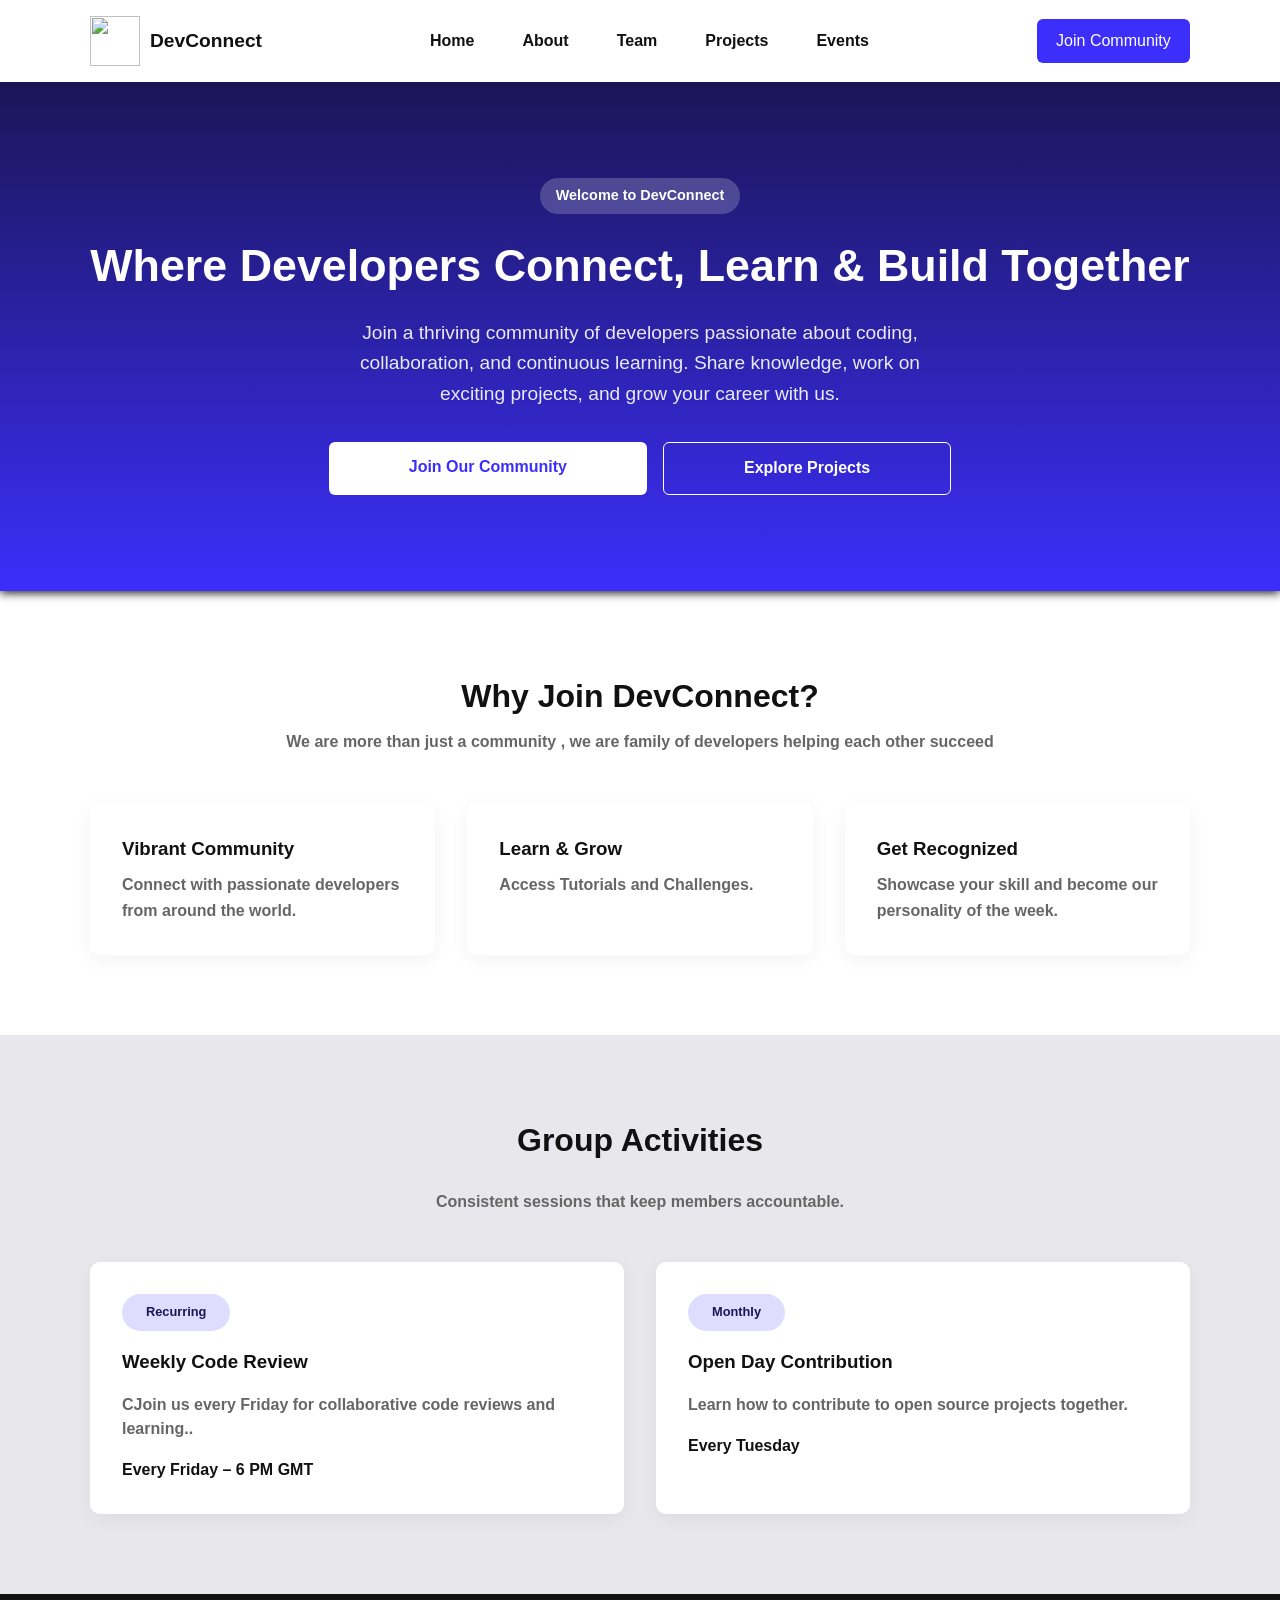
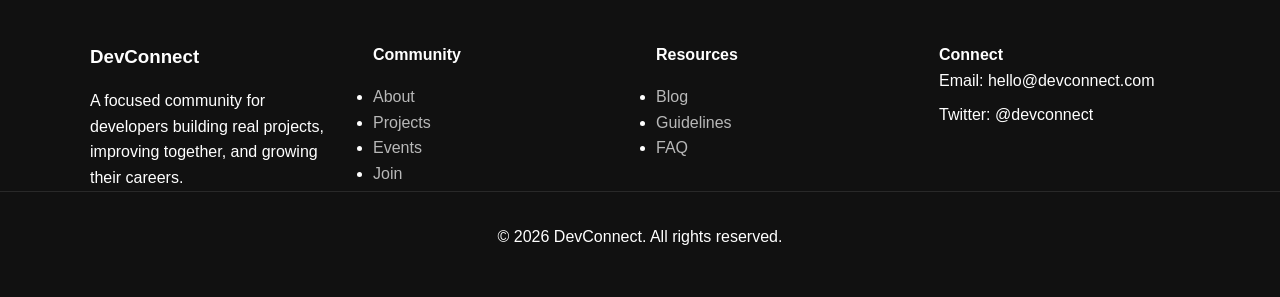
==== index.html @ 7309f44d "minor changes" ====
<!DOCTYPE html>
<html lang="en">
<head>
  <meta charset="UTF-8" />
  <meta name="viewport" content="width=device-width, initial-scale=1.0" />
  <title>DevConnect</title>
  <link rel="stylesheet" href="style.css" />
</head>
<body>

<header class="header">
  <div class="container nav">
        <div class="logo-container">
          <img src="images/logo-1.png" alt="" class="logo-img" />
          <a href="index.html" class="logo">DevConnect</a>
        </div>

    <nav>
      <ul class="nav-links">
        <li><a href="#">Home</a></li>
        <li><a href="about us.html">About</a></li>
        <li><a href="#">Team</a></li>
        <li><a href="projects.html">Projects</a></li>
        <li><a href="#">Events</a></li>
      </ul>
    </nav>

    <a href="#" class="btn-primary">Join Community</a>
  </div>
</header>

<!------------------------------------------------- HERO ----------------------------------------------------->
<section class="hero">
  <div class="container hero-content">
    <span class="badge">Welcome to DevConnect</span>
    <h1>Where Developers Connect, Learn & Build Together</h1>
    <p class="hero-paragraph">
      Join a  thriving community of developers passionate about  coding, collaboration, and  continuous learning. Share knowledge, work on exciting projects, and grow your career
        with us. 
    </p>

    <div class="hero-buttons">
      <a href="#" class="btn-light">Join Our Community</a>
      <a href="#" class="btn-outline">Explore Projects</a>
    </div>
  </div>
</section>

<!--------------------------------------------- WHY JOIN --------------------------------------------------->
<section class="section">
  <div class="container">
    <div class="section-header">
      <h2>Why Join DevConnect?</h2>
      <p class="sectio-paragraph">We are more than just a community , we are family of developers helping each other succeed</p>
    </div>

    <div class="grid-3">
      <div class="card">
        <h3>Vibrant Community</h3>
        <p class="card-paragraph">Connect with passionate developers from around the world.</p>
      </div>

      <div class="card">
        <h3>Learn & Grow</h3>
        <p class="card-paragraph">Access Tutorials and Challenges.</p>
      </div>

      <div class="card">
        <h3>Get Recognized </h3>
        <p class="card-paragraph">Showcase your skill and become our personality of the week.</p>
      </div>
      
      <!-- <div class="card">
        <h3>Get Recognized </h3>
        <p class="card-paragraph">Collaborate on real world projects and build your portfolio.</p>
      </div> -->

    </div>
  </div>
</section>

<!------------------------------------------------ EVENTS -------------------------------------------------------->

<section class="section alt-bg">
  <div class="container">
    <div class="section-header">
      <h2>Group Activities</h2>
      <p class="event-p">Consistent sessions that keep members accountable.</p>
    </div>

    <div class="grid-2">
      <div class="event-card">
        <span class="event-badge">Recurring</span>
        <h3>Weekly Code Review</h3>
        <p class="event-p">CJoin us every Friday for collaborative code reviews and learning..</p>
        <strong>Every Friday – 6 PM GMT</strong>
      </div>

      <div class="event-card">
        <span class="event-badge">Monthly</span>
        <h3>Open Day Contribution</h3>
        <p class="event-p">Learn how to contribute to open source projects together.</p>
        <strong>Every Tuesday</strong>
      </div>
    </div>
  </div>
</section>

<!------------------------------------ FOOTER --------------------------------------------->

<footer class="footer">
  <div class="container footer-grid">

    <div class="footer-brand">
      <h3>DevConnect</h3>
      <p>
        A focused community for developers building real projects,
        improving together, and growing their careers.
      </p>
    </div>

    <div class="footer-links">
      <h4>Community</h4>
      <ul>
        <li><a href="#">About</a></li>
        <li><a href="#">Projects</a></li>
        <li><a href="#">Events</a></li>
        <li><a href="#">Join</a></li>
      </ul>
    </div>

    <div class="footer-links">
      <h4>Resources</h4>
      <ul>
        <li><a href="#">Blog</a></li>
        <li><a href="#">Guidelines</a></li>
        <li><a href="#">FAQ</a></li>
      </ul>
    </div>

    <div class="footer-contact">
      <h4>Connect</h4>
      <p>Email: hello@devconnect.com</p>
      <p>Twitter: @devconnect</p>
    </div>

  </div>

  <div class="footer-bottom">
    <p>© 2026 DevConnect. All rights reserved.</p>
  </div>
</footer>


</body>
</html>
---- style.css ----
:root {
  --primary: #3C2EFB;
  --primary-dark: #1a1657;
  --light: #F0F8FF;
  --dark: #111;
  --gray: #666;
  --max-width: 1100px;
}

* {
  box-sizing: border-box;
  margin: 0;
  padding: 0;
}

body {
  font-family: "Poppins", sans-serif;
  line-height: 1.6;
  color: var(--dark);
}

.container {
  width: 90%;
  max-width: var(--max-width);
  margin: auto;
}

/* ================= NAV ================= */

.header {
  background: #fff;
  box-shadow: 0 2px 6px rgba(0,0,0,0.05);
  position: sticky;
  top: 0;
  z-index: 1000;
}

.nav {
  display: flex;
  justify-content: space-between;
  align-items: center;
  padding: 1rem 0;
}

.logo-container {
  display: flex;
  flex-direction: row;
  align-items: center;
  gap: 10px;
}

.logo-img {
  width: 50px;
  height: 50px;
}

.logo {
  font-weight: 700;
  font-size: 1.2rem;
  text-decoration: none;
  color: var(--dark);
}

.nav-links {
  list-style: none;
  display: flex;
  gap: 3rem;
}

.nav-links a {
  text-decoration: none;
  color: var(--dark);
  font-weight: 600;
}

.btn-primary {
  background: var(--primary);
  color: white;
  padding: 0.6rem 1.2rem;
  border-radius: 6px;
  text-decoration: none;
}

/* ================= HERO ================= */

.hero {
  background: linear-gradient(180deg, var(--primary-dark), var(--primary));
  color: white;
  padding: 6rem 0;
  text-align: center;
  box-shadow: 0 2px 9px rgba(0, 0, 0, 0.904);
}

.hero h1 {
  font-size: 2.8rem;
  margin: 1rem 0;
}

.hero p {
  max-width: 600px;
  margin: auto;
  opacity: 0.9;
}

.badge {
  display: inline-block;
  font-weight: 600;
  background: rgba(255,255,255,0.2);
  padding: 0.4rem 1rem;
  border-radius: 50px;
  font-size: 0.9rem;
}

.hero-buttons {
  margin-top: 2rem;
  display: flex;
  justify-content: center;
  gap: 1rem;
  flex-wrap: wrap;
}

.btn-light {
  background: white;
  color: var(--primary);
  padding: 0.8rem 5rem;
  font-weight: 600;
  border-radius: 6px;
  text-decoration: none;
}

.btn-outline {
  border: 1px solid white;
  color: white;
  font-weight: 600;
  padding: 0.8rem 5rem;
  border-radius: 6px;
  text-decoration: none;
}

.sectio-paragraph {
    color: var(--gray);
    font-size: 1rem;
    line-height: 1.5;
    font-weight: 600;
}

.card-paragraph {
    color: var(--gray);
    font-size: 1rem;
    font-weight: 600;
    /* line-height: 1.4; */
    margin-top: 0.5rem;
}

.hero-paragraph {
    font-size: 1.2rem;
    line-height: 1.6;
    /* max-width: 700px; */
    /* margin: 1rem auto 0; */
    font-weight: 500;
}
/* ================= SECTIONS ================= */

.section {
  padding: 5rem 0;
}

.section-header {
  text-align: center;
  margin-bottom: 3rem;
}

.section-header h2 {
  font-size: 2rem;
  margin-bottom: 0.5rem;
}

.section-header p {
  color: var(--gray);
}

/* ================= GRID ================= */

.grid-3 {
  display: grid;
  grid-template-columns: repeat(3, 1fr);
  gap: 2rem;
}

.grid-2 {
  display: grid;
  grid-template-columns: repeat(2, 1fr);
  gap: 2rem;
}

.card, .event-card {
  padding: 2rem;
  border-radius: 10px;
  background: #fff;
  box-shadow: 0 5px 20px rgba(0,0,0,0.05);
}

.event-badge {
  display: inline-block;
  background: #DFDDFF;
  color: var(--primary-dark);
  padding: 0.5rem 1.5rem;
  font-weight: 600;
  border-radius: 50px;
  font-size: 0.8rem;
  margin-bottom: 1rem;
}

.alt-bg {
  background: #C5C4CF66;
}

.event-p {
    color: var(--gray);
    font-size: 1rem;
    line-height: 1.5;
    font-weight: 600;
    margin-bottom: 1rem;
    padding: 1rem 0 0 0 ;
}

/* ==============================================Footer ========================================== */

.footer {
  background: var(--dark);
  color: white;
  padding: 3rem 0;
}

.footer-grid {
  display: grid;
  grid-template-columns: repeat(4, 1fr);
  gap: 2rem;
}

.footer-brand h3 {
  margin-bottom: 1rem;
}

.footer-links h4 {
  margin-bottom: 1rem;
}

.footer-links ul li a {
  color: rgba(255,255,255,0.7);
  text-decoration: none;
}

.footer-contact p {
  margin-bottom: 0.5rem;
}

.footer-bottom {
  text-align: center;
  padding-top: 2rem;
  border-top: 1px solid rgba(255,255,255,0.1);
}

/* ================= RESPONSIVE ================= */

/* @media (max-width: 900px) {
  .grid-3 {
    grid-template-columns: 1fr 1fr;
  }

  .grid-2 {
    grid-template-columns: 1fr;
  }

  .hero h1 {
    font-size: 2.2rem;
  }
}

@media (max-width: 600px) {
  .nav-links {
    display: none;
  }

  .hero h1 {
    font-size: 1.8rem;
  }

  .grid-3 {
    grid-template-columns: 1fr;
  }
} */

@media (max-width: 992px) {

  .grid-3 {
    grid-template-columns: repeat(2, 1fr);
  }

  .footer-grid {
    grid-template-columns: repeat(2, 1fr);
  }

  .hero h1 {
    font-size: 2.4rem;
  }

  .btn-light,
  .btn-outline {
    padding: 0.8rem 3rem;
  }
}

@media (max-width: 768px) {

  /* Navigation */
  .nav-links {
    display: none;
  }

  /* Hero */
  .hero {
    padding: 4rem 0;
  }

  .hero h1 {
    font-size: 2rem;
  }

  .hero-paragraph {
    font-size: 1rem;
  }

  .hero-buttons {
    flex-direction: column;
    align-items: center;
  }

  .btn-light,
  .btn-outline {
    width: 80%;
    text-align: center;
  }

  /* Grids */
  .grid-3,
  .grid-2 {
    grid-template-columns: 1fr;
  }

  .section {
    padding: 3rem 0;
  }
}
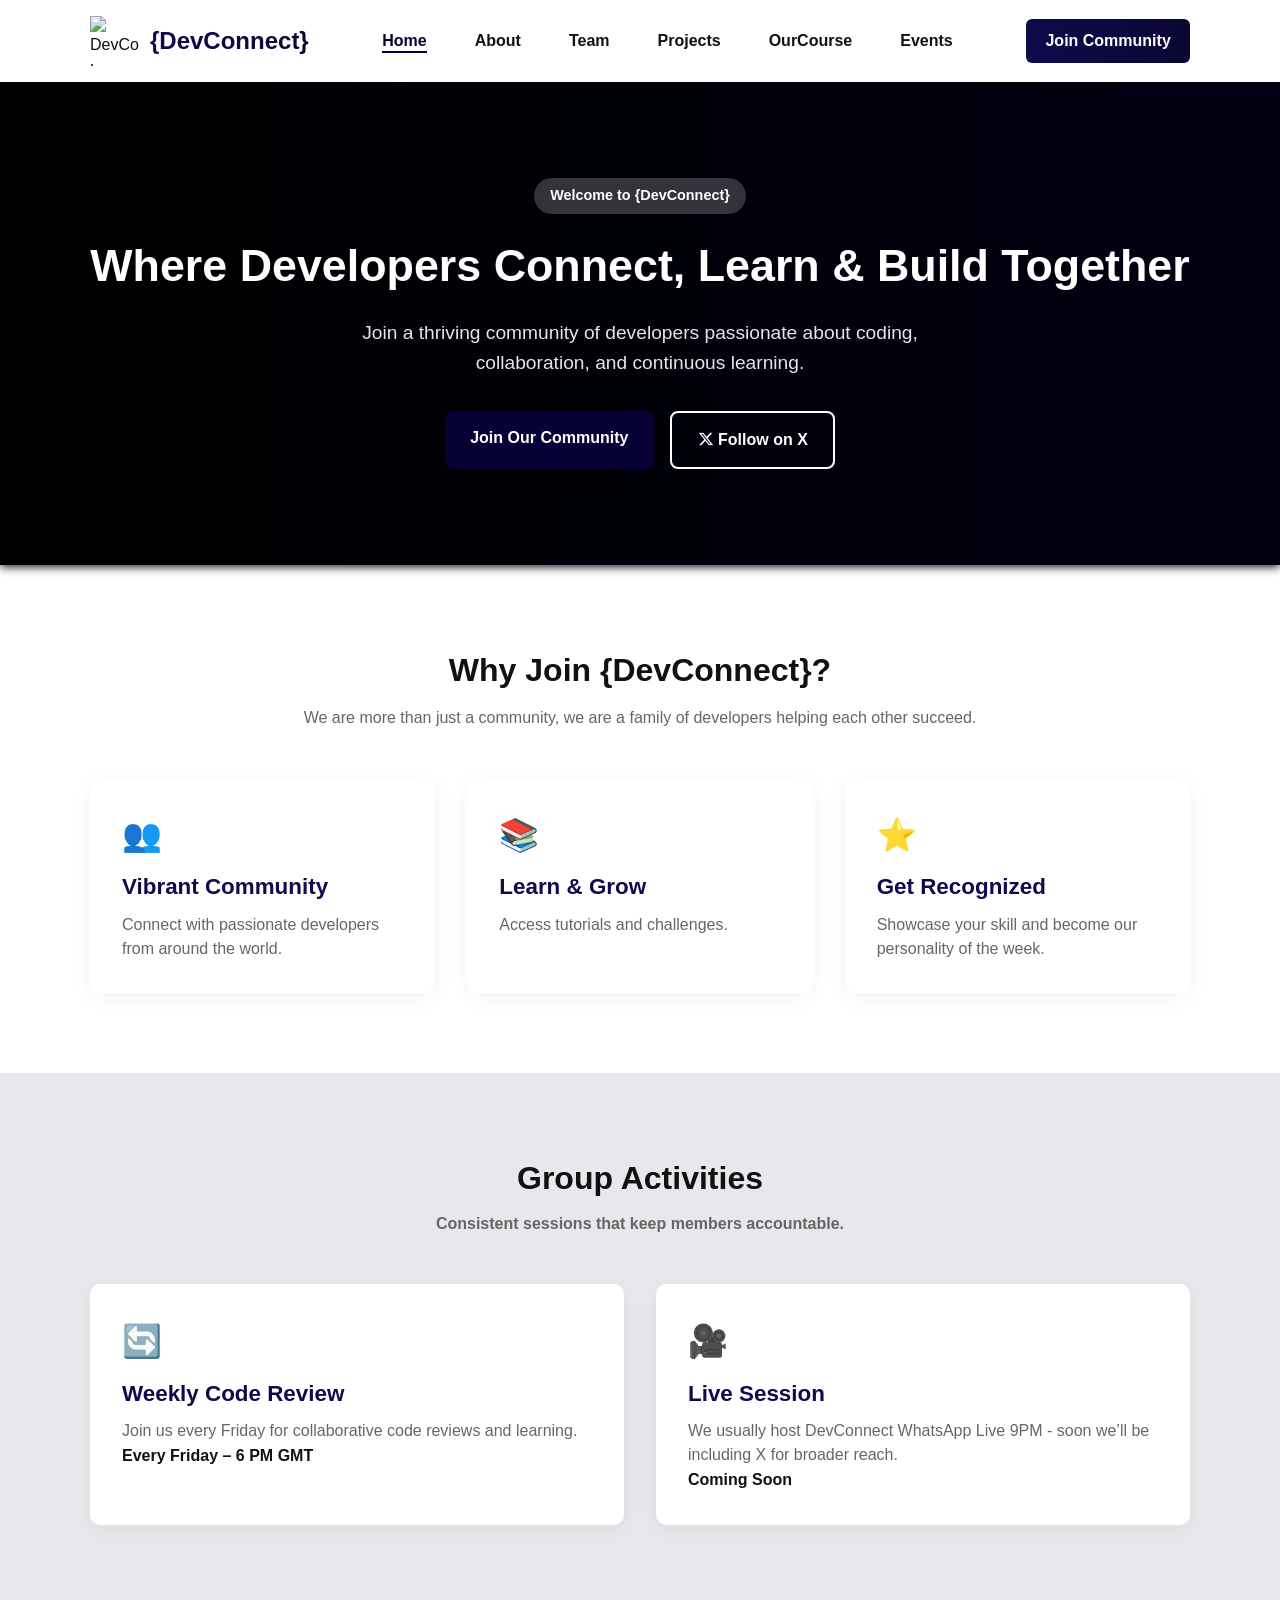
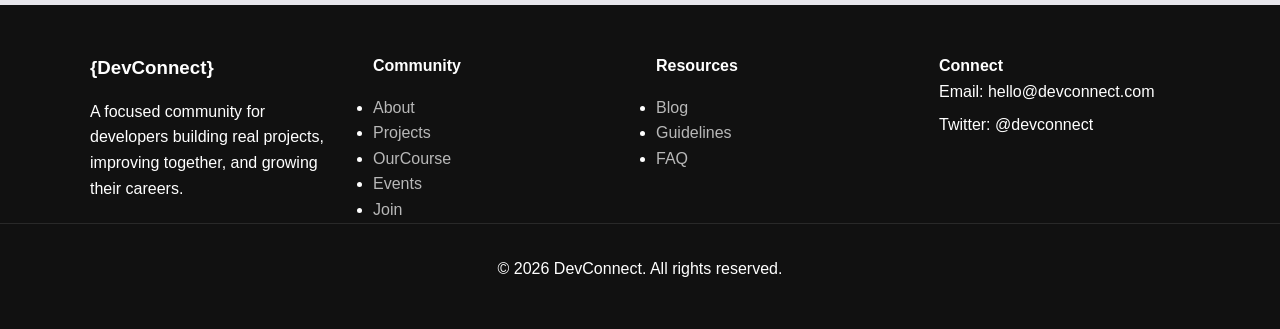
==== commit ce5d6651: "revamp entire website" ====
--- a/index.html
+++ b/index.html
@@ -4,115 +4,115 @@
   <meta charset="UTF-8" />
   <meta name="viewport" content="width=device-width, initial-scale=1.0" />
   <title>DevConnect</title>
-  <link rel="stylesheet" href="style.css" />
+  <link rel="stylesheet" href="css/style.css" />
+  <link rel="stylesheet" href="https://cdnjs.cloudflare.com/ajax/libs/font-awesome/6.5.1/css/all.min.css">
 </head>
 <body>
 
 <header class="header">
   <div class="container nav">
-        <div class="logo-container">
-          <img src="images/logo-1.png" alt="" class="logo-img" />
-          <a href="index.html" class="logo">DevConnect</a>
-        </div>
+    <div class="logo-container">
+      <img src="images/logo-1.png" alt="DevConnect Logo" class="logo-img" />
+      <a href="index.html" class="logo">{DevConnect}</a>
+    </div>
 
     <nav>
       <ul class="nav-links">
-        <li><a href="#">Home</a></li>
-        <li><a href="about us.html">About</a></li>
+        <li><a href="index.html">Home</a></li>
+        <li><a href="about.html">About</a></li>
         <li><a href="#">Team</a></li>
         <li><a href="projects.html">Projects</a></li>
-        <li><a href="#">Events</a></li>
+        <li><a href="our-course.html">OurCourse</a></li>
+        <li><a href="events.html">Events</a></li>
       </ul>
     </nav>
 
     <a href="#" class="btn-primary">Join Community</a>
+    <div class="hamburger">☰</div>
   </div>
 </header>
 
 <!------------------------------------------------- HERO ----------------------------------------------------->
 <section class="hero">
   <div class="container hero-content">
-    <span class="badge">Welcome to DevConnect</span>
-    <h1>Where Developers Connect, Learn & Build Together</h1>
-    <p class="hero-paragraph">
-      Join a  thriving community of developers passionate about  coding, collaboration, and  continuous learning. Share knowledge, work on exciting projects, and grow your career
-        with us. 
+    <span class="badge">Welcome to {DevConnect}</span>
+    <h1 id="hero-heading">Where Developers Connect, Learn & Build Together</h1>
+    <p id="hero-paragraph" class="hero-paragraph">
+      Join a thriving community of developers passionate about coding, collaboration, and continuous learning.
     </p>
-
     <div class="hero-buttons">
       <a href="#" class="btn-light">Join Our Community</a>
-      <a href="#" class="btn-outline">Explore Projects</a>
+      <a href="https://twitter.com/yourhandle" target="_blank" class="btn-outline follow-x">
+        <i class="fab fa-x-twitter"></i> Follow on X
+      </a>
     </div>
   </div>
 </section>
-
 <!--------------------------------------------- WHY JOIN --------------------------------------------------->
 <section class="section">
   <div class="container">
     <div class="section-header">
-      <h2>Why Join DevConnect?</h2>
-      <p class="sectio-paragraph">We are more than just a community , we are family of developers helping each other succeed</p>
+      <h2>Why Join {DevConnect}?</h2>
+      <p class="section-paragraph">
+        We are more than just a community, we are a family of developers helping each other succeed.
+      </p>
     </div>
 
     <div class="grid-3">
       <div class="card">
+        <div class="card-icon">👥</div>
         <h3>Vibrant Community</h3>
         <p class="card-paragraph">Connect with passionate developers from around the world.</p>
       </div>
 
       <div class="card">
+        <div class="card-icon">📚</div>
         <h3>Learn & Grow</h3>
-        <p class="card-paragraph">Access Tutorials and Challenges.</p>
+        <p class="card-paragraph">Access tutorials and challenges.</p>
       </div>
 
       <div class="card">
-        <h3>Get Recognized </h3>
+        <div class="card-icon">⭐</div>
+        <h3>Get Recognized</h3>
         <p class="card-paragraph">Showcase your skill and become our personality of the week.</p>
-      </div>
-      
-      <!-- <div class="card">
-        <h3>Get Recognized </h3>
-        <p class="card-paragraph">Collaborate on real world projects and build your portfolio.</p>
-      </div> -->
-
-    </div>
-  </div>
-</section>
-
-<!------------------------------------------------ EVENTS -------------------------------------------------------->
-
-<section class="section alt-bg">
-  <div class="container">
-    <div class="section-header">
-      <h2>Group Activities</h2>
-      <p class="event-p">Consistent sessions that keep members accountable.</p>
-    </div>
-
-    <div class="grid-2">
-      <div class="event-card">
-        <span class="event-badge">Recurring</span>
-        <h3>Weekly Code Review</h3>
-        <p class="event-p">CJoin us every Friday for collaborative code reviews and learning..</p>
-        <strong>Every Friday – 6 PM GMT</strong>
-      </div>
-
-      <div class="event-card">
-        <span class="event-badge">Monthly</span>
-        <h3>Open Day Contribution</h3>
-        <p class="event-p">Learn how to contribute to open source projects together.</p>
-        <strong>Every Tuesday</strong>
       </div>
     </div>
   </div>
 </section>
 
+
+<!------------------------------------------------ EVENTS -------------------------------------------------------->
+<section class="section alt-bg">
+  <div class="container">
+    <div class="section-header">
+      <h2>Group Activities</h2>
+      <p class="sectio-paragraph">Consistent sessions that keep members accountable.</p>
+    </div>
+
+    <div class="grid-2">
+      <div class="card">
+        <div class="card-icon">🔄</div>
+        <h3>Weekly Code Review</h3>
+        <p class="card-paragraph">Join us every Friday for collaborative code reviews and learning.</p>
+        <strong>Every Friday – 6 PM GMT</strong>
+      </div>
+
+      <div class="card">
+        <div class="card-icon">🎥</div>
+        <h3>Live Session</h3>
+        <p class="card-paragraph">
+          We usually host DevConnect WhatsApp Live 9PM - soon we’ll be including X for broader reach.
+        </p>
+        <strong>Coming Soon</strong>
+      </div>
+    </div>
+  </div>
+</section>
 <!------------------------------------ FOOTER --------------------------------------------->
-
 <footer class="footer">
   <div class="container footer-grid">
-
     <div class="footer-brand">
-      <h3>DevConnect</h3>
+      <h3>{DevConnect}</h3>
       <p>
         A focused community for developers building real projects,
         improving together, and growing their careers.
@@ -122,9 +122,10 @@
     <div class="footer-links">
       <h4>Community</h4>
       <ul>
-        <li><a href="#">About</a></li>
-        <li><a href="#">Projects</a></li>
-        <li><a href="#">Events</a></li>
+        <li><a href="about_us.html">About</a></li>
+        <li><a href="projects.html">Projects</a></li>
+        <li><a href="our-course.html">OurCourse</a></li>
+        <li><a href="events.html">Events</a></li>
         <li><a href="#">Join</a></li>
       </ul>
     </div>
@@ -143,14 +144,14 @@
       <p>Email: hello@devconnect.com</p>
       <p>Twitter: @devconnect</p>
     </div>
-
   </div>
 
   <div class="footer-bottom">
     <p>© 2026 DevConnect. All rights reserved.</p>
   </div>
 </footer>
-
-
+<script src="js/navToggle.js"></script>
+<script src="js/textSwap.js"></script>
+<script src="js/activeLink.js"></script>
 </body>
 </html>
--- a/css/style.css
+++ b/css/style.css
@@ -0,0 +1,461 @@
+:root {
+  --primary: #060037;
+  --primary-dark: #100a4c;
+  --light: #F0F8FF;
+  --dark: #111;
+  --gray: #666;
+  --max-width: 1100px;
+}
+
+
+* {
+  box-sizing: border-box;
+  margin: 0;
+  padding: 0;
+}
+
+body {
+  font-family: "Poppins", sans-serif;
+  line-height: 1.6;
+  color: var(--dark);
+}
+
+.container {
+  width: 90%;
+  max-width: var(--max-width);
+  margin: auto;
+}
+
+/* ================= NAV ================= */
+.header {
+  background: #fff;
+  box-shadow: 0 2px 6px rgba(0,0,0,0.05);
+  position: sticky;
+  top: 0;
+  z-index: 1000;
+}
+
+.nav {
+  display: flex;
+  justify-content: space-between;
+  align-items: center;
+  padding: 1rem 0;
+}
+
+.logo-container {
+  display: flex;
+  flex-direction: row;
+  align-items: center;
+  gap: 10px;
+}
+
+.logo-img {
+  width: 50px;
+  height: 50px;
+}
+
+.logo {
+  font-weight: 700;
+  font-size: 1.5rem;
+  text-decoration: none;
+  background: linear-gradient(270deg, var(--primary), black, var(--primary-dark));
+  background-size: 600% 600%;
+  -webkit-background-clip: text;
+  -webkit-text-fill-color: transparent;
+  background-clip: text;
+  color: transparent;
+  animation: gradientFlow 60s ease infinite;
+}
+
+.slide-left {
+  animation: slideLeft 1s ease forwards;
+}
+.slide-right {
+  animation: slideRight 1s ease forwards;
+}
+.slide-up {
+  animation: slideUp 1s ease forwards;
+}
+.slide-down {
+  animation: slideDown 1s ease forwards;
+}
+
+@keyframes slideLeft {
+  from { transform: translateX(100%); opacity: 0; }
+  to { transform: translateX(0); opacity: 1; }
+}
+@keyframes slideRight {
+  from { transform: translateX(-100%); opacity: 0; }
+  to { transform: translateX(0); opacity: 1; }
+}
+@keyframes slideUp {
+  from { transform: translateY(100%); opacity: 0; }
+  to { transform: translateY(0); opacity: 1; }
+}
+@keyframes slideDown {
+  from { transform: translateY(-100%); opacity: 0; }
+  to { transform: translateY(0); opacity: 1; }
+}
+
+
+.nav-links {
+  list-style: none;
+  display: flex;
+  gap: 3rem;
+}
+
+
+.nav-links a {
+  position: relative;
+  text-decoration: none;
+  color: var(--dark);
+  font-weight: 600;
+}
+
+.nav-links a::after {
+  content: "";
+  position: absolute;
+  left: 0;
+  bottom: -4px;
+  width: 0%;
+  height: 2px;
+  background: var(--primary);
+  transition: width 0.3s ease;
+}
+
+.nav-links a:hover::after {
+  width: 100%;
+}
+
+.nav-links a.active {
+  color: var(--primary);
+  border-bottom: 2px solid var(--primary);
+  padding-bottom: 2px;
+}
+
+.btn-primary {
+  background: linear-gradient(270deg, var(--primary), black, var(--primary-dark));
+  background-size: 600% 600%;
+  color: white;
+  padding: 0.6rem 1.2rem;
+  border-radius: 6px;
+  text-decoration: none;
+  font-weight: 600;
+  animation: gradientFlow 60s ease infinite;
+}
+
+.hamburger {
+  display: none;
+  font-size: 1.8rem;
+  cursor: pointer;
+}
+
+/* ================= HERO BUTTONS ================= */
+.hero-buttons {
+  display: flex;
+  gap: 1rem;
+  justify-content: center;
+  margin-top: 2rem;
+  flex-wrap: wrap;
+}
+
+.btn-light, .btn-outline {
+  padding: 0.9rem 1.6rem;
+  border-radius: 8px;
+  font-weight: 600;
+  text-decoration: none;
+  transition: all 0.3s ease; 
+}
+.btn-light {
+  background: var(--primary);
+  color: #fff;
+  box-shadow: 0 4px 12px rgba(0,0,0,0.15);
+}
+
+.btn-light:hover {
+  background: var(--primary-dark);
+  transform: translateY(-2px);
+}
+
+.btn-outline {
+  border: 2px solid #fff;
+  color: #fff;
+  background: transparent;
+}
+
+.btn-outline:hover {
+  background: rgba(255,255,255,0.1);
+  transform: translateY(-2px);
+}
+
+
+/* ================= HERO ================= */
+.hero {
+  background: linear-gradient(270deg, var(--primary-dark), var(--primary), black);
+  background-size: 600% 600%;
+  color: white;
+  padding: 6rem 0;
+  text-align: center;
+  box-shadow: 0 2px 9px rgba(0, 0, 0, 0.904);
+  animation: gradientFlow 60s ease infinite;
+}
+
+@keyframes gradientFlow {
+  0% { background-position: 0% 50%; }
+  50% { background-position: 100% 50%; }
+  100% { background-position: 0% 50%; }
+}
+
+.hero h1 {
+  font-size: 2.8rem;
+  margin: 1rem 0;
+}
+
+.hero p {
+  max-width: 600px;
+  margin: auto;
+  opacity: 0.9;
+}
+
+.badge {
+  display: inline-block;
+  font-weight: 600;
+  background: rgba(255,255,255,0.2);
+  padding: 0.4rem 1rem;
+  border-radius: 50px;
+  font-size: 0.9rem;
+}
+
+.hero-buttons {
+  margin-top: 2rem;
+  display: flex;
+  justify-content: center;
+  gap: 1rem;
+  flex-wrap: wrap;
+}
+
+.sectio-paragraph {
+  color: var(--gray);
+  font-size: 1rem;
+  line-height: 1.5;
+  font-weight: 600;
+}
+
+.card-paragraph {
+  color: var(--gray);
+  font-size: 1rem;
+  font-weight: 600;
+  margin-top: 0.5rem;
+}
+
+.hero-paragraph {
+  font-size: 1.2rem;
+  line-height: 1.6;
+  font-weight: 500;
+}
+
+/* ================= SECTIONS ================= */
+.section {
+  padding: 5rem 0;
+}
+
+.section-header {
+  text-align: center;
+  margin-bottom: 3rem;
+}
+
+.section-header h2 {
+  font-size: 2rem;
+  margin-bottom: 0.5rem;
+}
+
+.section-header p {
+  color: var(--gray);
+}
+
+/* ================= GRID ================= */
+.grid-3 {
+  display: grid;
+  grid-template-columns: repeat(3, 1fr);
+  gap: 2rem;
+}
+
+.grid-2 {
+  display: grid;
+  grid-template-columns: repeat(2, 1fr);
+  gap: 2rem;
+}
+
+.card {
+  padding: 2rem;
+  border-radius: 10px;
+  background: #fff;
+  box-shadow: 0 5px 20px rgba(0,0,0,0.05);
+  transition: transform 0.3s ease, box-shadow 0.3s ease;
+}
+
+.card:hover {
+  transform: translateY(-6px);
+  box-shadow: 0 8px 25px rgba(0,0,0,0.12);
+}
+
+.card h3 {
+  font-size: 1.4rem;
+  font-weight: 700;
+  margin-bottom: 0.5rem;
+  color: var(--primary-dark);
+}
+
+.card-paragraph {
+  color: var(--gray);
+  font-size: 1rem;
+  font-weight: 500;
+  margin-top: 0.5rem;
+  line-height: 1.5;
+}
+
+.card-icon {
+  font-size: 2rem;
+  margin-bottom: 0.5rem;
+  color: var(--primary);
+}
+
+
+.event-badge {
+  display: inline-block;
+  background: #DFDDFF;
+  color: var(--primary-dark);
+  padding: 0.5rem 1.5rem;
+  font-weight: 600;
+  border-radius: 50px;
+  font-size: 0.8rem;
+  margin-bottom: 1rem;
+}
+
+.alt-bg {
+  background: #C5C4CF66;
+}
+
+.event-p {
+  color: var(--gray);
+  font-size: 1rem;
+  line-height: 1.5;
+  font-weight: 600;
+  margin-bottom: 1rem;
+  padding: 1rem 0 0 0;
+}
+
+/* ================= FOOTER ================= */
+.footer {
+  background: var(--dark);
+  color: white;
+  padding: 3rem 0;
+}
+
+.footer-grid {
+  display: grid;
+  grid-template-columns: repeat(4, 1fr);
+  gap: 2rem;
+}
+
+.footer-brand h3 {
+  margin-bottom: 1rem;
+}
+
+.footer-links h4 {
+  margin-bottom: 1rem;
+}
+
+.footer-links ul li a {
+  color: rgba(255,255,255,0.7);
+  text-decoration: none;
+}
+
+.footer-contact p {
+  margin-bottom: 0.5rem;
+}
+
+.footer-bottom {
+  text-align: center;
+  padding-top: 2rem;
+  border-top: 1px solid rgba(255,255,255,0.1);
+}
+
+/* ================= RESPONSIVE ================= */
+@media (max-width: 992px) {
+  .grid-3 {
+    grid-template-columns: repeat(2, 1fr);
+  }
+
+  .footer-grid {
+    grid-template-columns: repeat(2, 1fr);
+  }
+
+  .hero h1 {
+    font-size: 2.4rem;
+  }
+
+  .btn-light,
+  .btn-outline {
+    padding: 0.8rem 3rem;
+  }
+}
+
+@media (max-width: 768px) {
+  .nav-links {
+    display: none;
+    flex-direction: column;
+    background: #fff;
+    position: absolute;
+    top: 70px;
+    right: 20px;
+    width: 200px;
+    box-shadow: 0 2px 6px rgba(0,0,0,0.1);
+    padding: 1rem;
+  }
+
+  .nav-links.show {
+    display: flex;
+  }
+
+  .hamburger {
+    display: block;
+    font-size: 1.8rem;
+    cursor: pointer;
+  }
+
+  .hero {
+    padding: 4rem 0;
+  }
+
+  .hero h1 {
+    font-size: 2rem;
+  }
+.hero-paragraph {
+  font-size: 1rem;
+}
+
+.hero-buttons {
+  flex-direction: column;
+  align-items: center;
+}
+
+.btn-light,
+.btn-outline {
+  width: 80%;
+  text-align: center;
+}
+
+.grid-3,
+.grid-2 {
+  grid-template-columns: 1fr;
+}
+
+.section {
+  padding: 3rem 0;
+}
+
+.footer-grid {
+  grid-template-columns: 1fr;
+}
+}
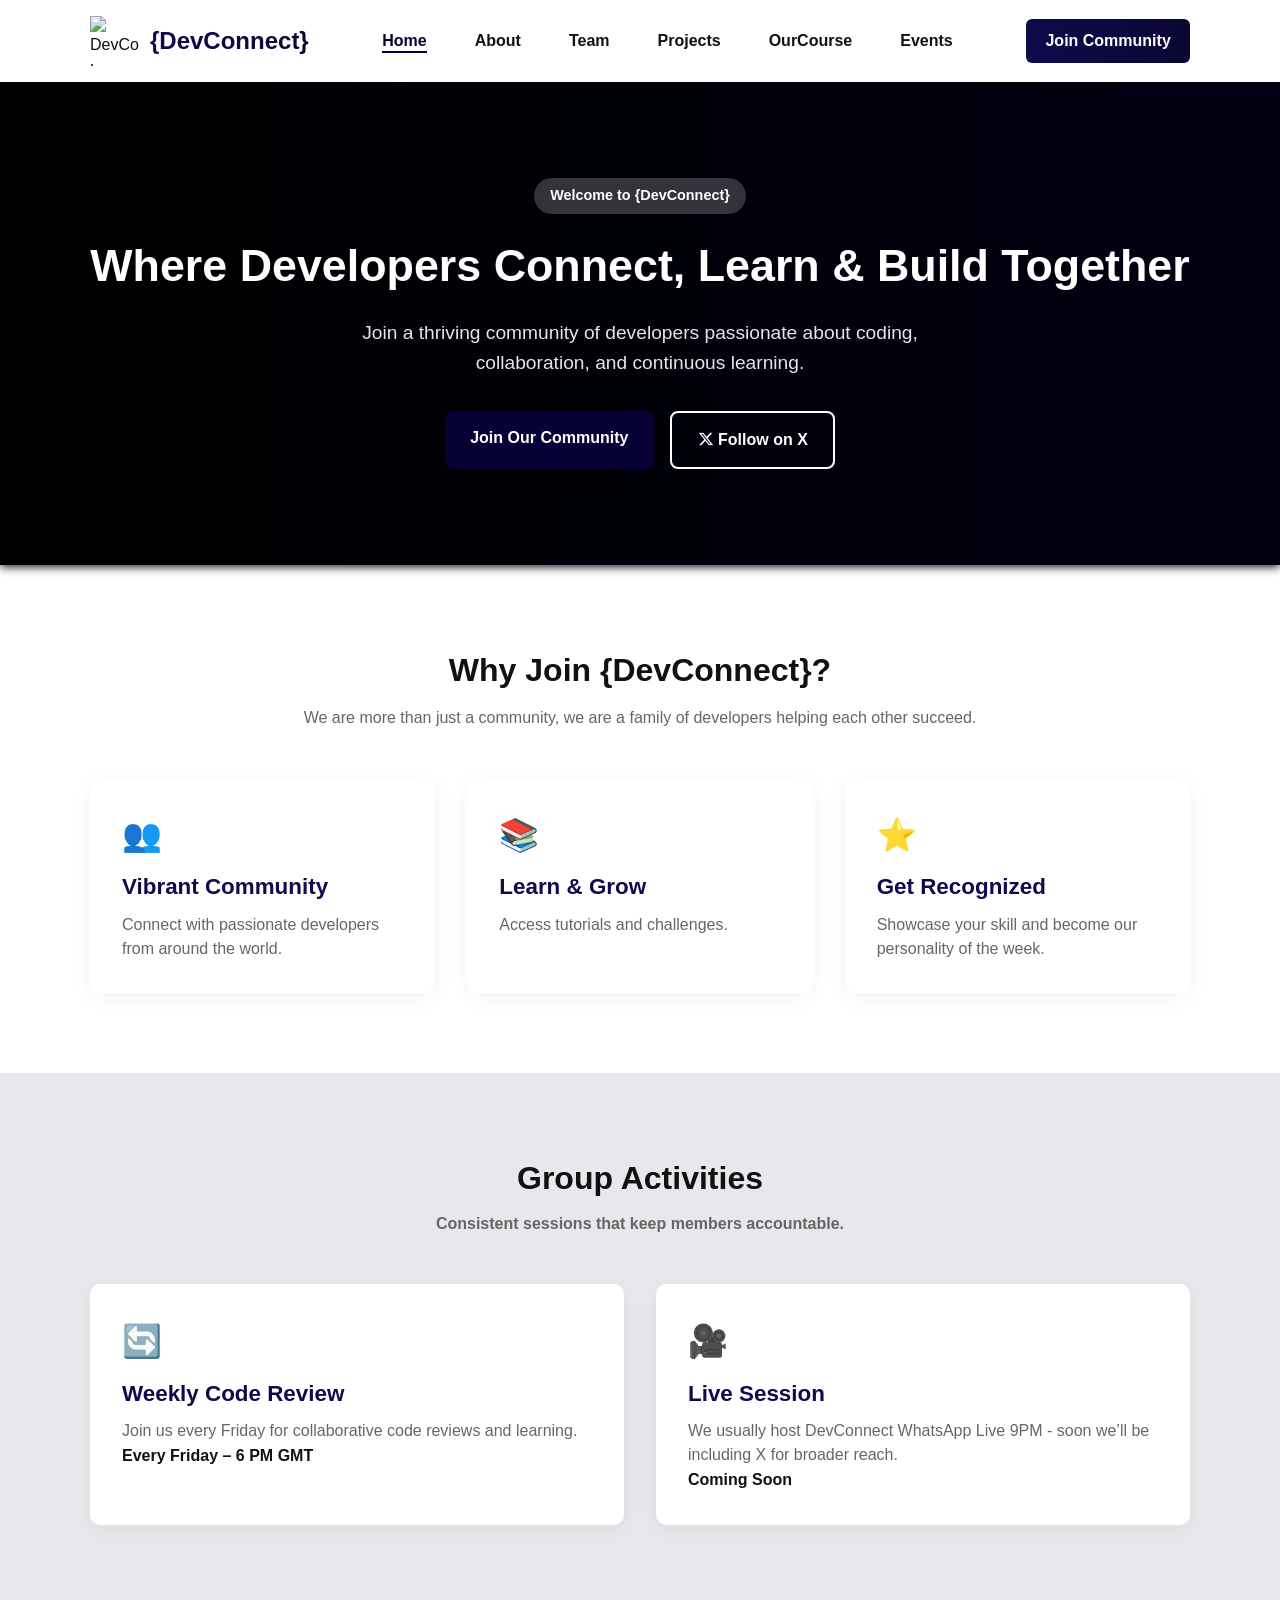
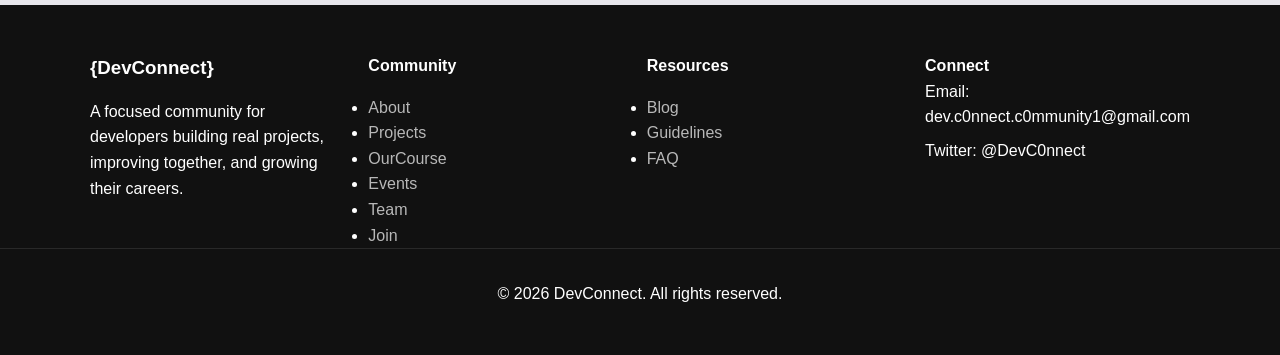
==== commit ad83d076: "feat(team-page): add motto banner, images, and responsive updates Introduced a bold motto banner abo" ====
--- a/index.html
+++ b/index.html
@@ -20,14 +20,14 @@
       <ul class="nav-links">
         <li><a href="index.html">Home</a></li>
         <li><a href="about.html">About</a></li>
-        <li><a href="#">Team</a></li>
+        <li><a href="team.html">Team</a></li>
         <li><a href="projects.html">Projects</a></li>
         <li><a href="our-course.html">OurCourse</a></li>
         <li><a href="events.html">Events</a></li>
       </ul>
     </nav>
 
-    <a href="#" class="btn-primary">Join Community</a>
+    <a href="#" class="btn-primary" id="joinBtn">Join Community</a>
     <div class="hamburger">☰</div>
   </div>
 </header>
@@ -42,7 +42,7 @@
     </p>
     <div class="hero-buttons">
       <a href="#" class="btn-light">Join Our Community</a>
-      <a href="https://twitter.com/yourhandle" target="_blank" class="btn-outline follow-x">
+      <a href="https://x.com/DevC0nnect" target="_blank" class="btn-outline follow-x">
         <i class="fab fa-x-twitter"></i> Follow on X
       </a>
     </div>
@@ -126,6 +126,7 @@
         <li><a href="projects.html">Projects</a></li>
         <li><a href="our-course.html">OurCourse</a></li>
         <li><a href="events.html">Events</a></li>
+        <li><a href="team.html">Team</a></li>
         <li><a href="#">Join</a></li>
       </ul>
     </div>
@@ -139,10 +140,10 @@
       </ul>
     </div>
 
-    <div class="footer-contact">
+     <div class="footer-contact">
       <h4>Connect</h4>
-      <p>Email: hello@devconnect.com</p>
-      <p>Twitter: @devconnect</p>
+      <p>Email: dev.c0nnect.c0mmunity1@gmail.com</p>
+      <p>Twitter: @DevC0nnect</p>
     </div>
   </div>
 
@@ -150,6 +151,8 @@
     <p>© 2026 DevConnect. All rights reserved.</p>
   </div>
 </footer>
+<div id="joinCommunityModal" class="modal"></div>
+<script src="js/joinCommunityModal.js"></script>
 <script src="js/navToggle.js"></script>
 <script src="js/textSwap.js"></script>
 <script src="js/activeLink.js"></script>
--- a/css/style.css
+++ b/css/style.css
@@ -64,7 +64,7 @@
   -webkit-text-fill-color: transparent;
   background-clip: text;
   color: transparent;
-  animation: gradientFlow 60s ease infinite;
+  animation: gradientFlow 30s ease infinite;
 }
 
 .slide-left {
@@ -382,6 +382,7 @@
 }
 
 /* ================= RESPONSIVE ================= */
+/* ================= TABLET RESPONSIVE (≤992px) ================= */
 @media (max-width: 992px) {
   .grid-3 {
     grid-template-columns: repeat(2, 1fr);
@@ -401,6 +402,7 @@
   }
 }
 
+/* ================= TABLET RESPONSIVE (≤768px) ================= */
 @media (max-width: 768px) {
   .nav-links {
     display: none;
@@ -425,37 +427,145 @@
   }
 
   .hero {
-    padding: 4rem 0;
+    padding: 3rem 1rem; /* slightly reduced */
   }
 
   .hero h1 {
-    font-size: 2rem;
-  }
-.hero-paragraph {
-  font-size: 1rem;
-}
-
-.hero-buttons {
-  flex-direction: column;
-  align-items: center;
-}
-
-.btn-light,
-.btn-outline {
-  width: 80%;
-  text-align: center;
-}
-
-.grid-3,
-.grid-2 {
-  grid-template-columns: 1fr;
-}
-
-.section {
-  padding: 3rem 0;
-}
-
-.footer-grid {
-  grid-template-columns: 1fr;
-}
-}+    font-size: 1.8rem;
+    line-height: 1.2;
+    margin-bottom: 0.5rem;
+  }
+
+  .hero-paragraph {
+    font-size: 0.95rem;
+    line-height: 1.4;
+    margin-bottom: 0.75rem;
+  }
+
+  .hero-buttons {
+    flex-direction: column;
+    align-items: center;
+  }
+
+  .btn-light,
+  .btn-outline {
+    width: 80%;
+    text-align: center;
+    font-size: 0.9rem;
+    padding: 6px 12px;
+  }
+
+  .grid-3,
+  .grid-2 {
+    grid-template-columns: 1fr;
+  }
+
+  .section {
+    padding: 2.5rem 0;
+  }
+
+  .footer-grid {
+    grid-template-columns: 1fr;
+  }
+}
+
+/* ================= MOBILE RESPONSIVE (≤480px) ================= */
+@media (max-width: 480px) {
+  .logo-img {
+    width: 50px;
+    height: auto;
+  }
+  .logo {
+    font-size: 0.8rem;
+    display: none;
+  }
+  #joinBtn {
+    font-size: 0.7rem;
+    padding: 0px 5px;
+    display:none;
+  }
+
+  .hero,
+  .about-hero,
+  .projects-hero {
+    padding: 1.5rem 1rem;
+    min-height: auto;
+    text-align: center;
+  }
+  .hero h1,
+  .about-hero h1,
+  .projects-hero h1 {
+    font-size: 1.3rem;
+    line-height: 1.2;
+    margin-bottom: 0.5rem;
+  }
+  .hero p,
+  .about-hero p,
+  .projects-hero p {
+    font-size: 0.85rem;
+    line-height: 1.3;
+    margin-bottom: 0.75rem;
+  }
+  .hero-buttons a,
+  .about-hero .hero-buttons a,
+  .projects-hero .hero-buttons a {
+    font-size: 0.75rem;
+    padding: 5px 9px;
+    margin: 0.25rem;
+    text-align: center;
+  }
+
+  .about-card,
+  .project-card,
+  .home-card {
+    padding: 0.8rem;
+    border-radius: 6px;
+    margin-bottom: 1rem;
+    text-align: center;
+  }
+  .about-card h3,
+  .project-card h3,
+  .home-card h3 {
+    font-size: 1rem;
+  }
+  .about-card p,
+  .project-card p,
+  .home-card p {
+    font-size: 0.8rem;
+    line-height: 1.3;
+  }
+
+  .section-header h2 {
+    font-size: 1.2rem;
+  }
+  .section-header p {
+    font-size: 0.85rem;
+  }
+
+  .footer-grid {
+    display: flex;
+    flex-direction: column;
+    gap: 1.2rem;
+    text-align: center;
+  }
+  .footer-links h4,
+  .footer-contact h4 {
+    font-size: 0.95rem;
+  }
+  .footer-links ul,
+  .footer-links ul li {
+    list-style: none;
+    padding: 0;
+    margin: 0;
+  }
+  .footer-links ul li a {
+    font-size: 0.8rem;
+    text-decoration: none;
+  }
+  .footer-brand p {
+    font-size: 0.8rem;
+  }
+  .footer-bottom p {
+    font-size: 0.7rem;
+  }
+}
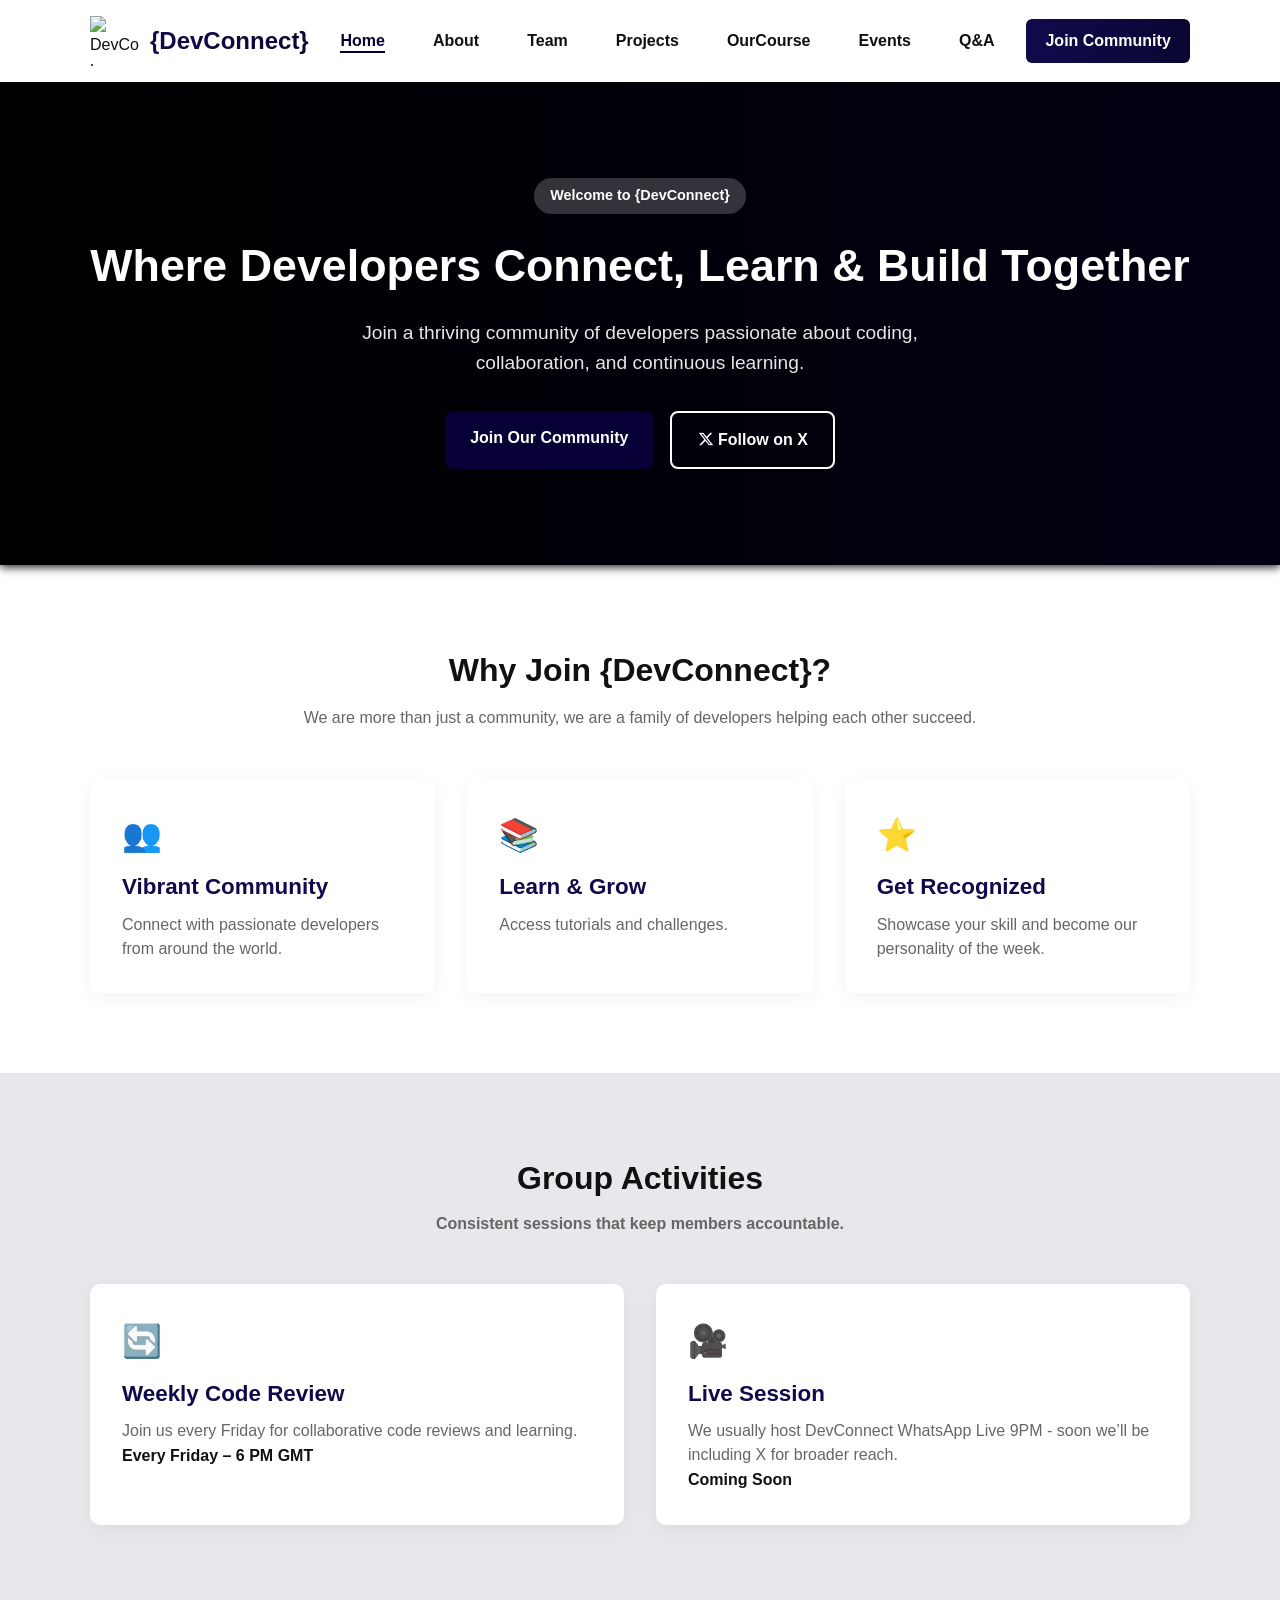
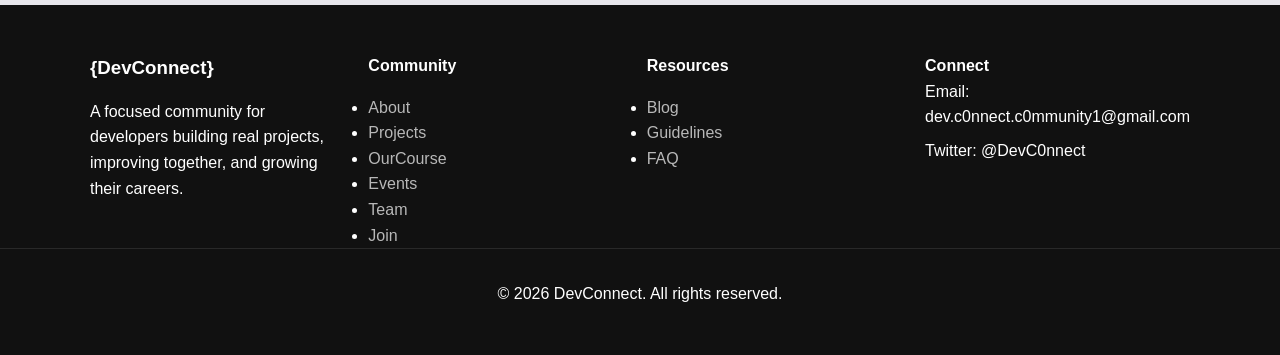
==== commit 3bc3a0cb: "q and a frontend update" ====
--- a/index.html
+++ b/index.html
@@ -5,6 +5,7 @@
   <meta name="viewport" content="width=device-width, initial-scale=1.0" />
   <title>DevConnect</title>
   <link rel="stylesheet" href="css/style.css" />
+  <link rel="stylesheet" href="css/page_transition.css">
   <link rel="stylesheet" href="https://cdnjs.cloudflare.com/ajax/libs/font-awesome/6.5.1/css/all.min.css">
 </head>
 <body>
@@ -24,10 +25,22 @@
         <li><a href="projects.html">Projects</a></li>
         <li><a href="our-course.html">OurCourse</a></li>
         <li><a href="events.html">Events</a></li>
+        <li><a href="q&a_page.html">Q&A</a></li>
       </ul>
     </nav>
 
     <a href="#" class="btn-primary" id="joinBtn">Join Community</a>
+
+     <div class="dropdown profile-dropdown">
+          <button class="dropbtn">
+            <i class="fas fa-user-circle"></i>
+          </button>
+          <div class="dropdown-content">
+            <a href="#">Settings</a>
+            <a href="#">My Learning</a>
+            <a href="#" id="logoutBtn">Logout</a>
+          </div>
+        </div>
     <div class="hamburger">☰</div>
   </div>
 </header>
@@ -108,6 +121,7 @@
     </div>
   </div>
 </section>
+
 <!------------------------------------ FOOTER --------------------------------------------->
 <footer class="footer">
   <div class="container footer-grid">
@@ -156,5 +170,7 @@
 <script src="js/navToggle.js"></script>
 <script src="js/textSwap.js"></script>
 <script src="js/activeLink.js"></script>
+<script src="js/auth.js"></script>
+<script src="js/page-transition.js"></script>
 </body>
 </html>
--- a/css/style.css
+++ b/css/style.css
@@ -343,6 +343,59 @@
   font-weight: 600;
   margin-bottom: 1rem;
   padding: 1rem 0 0 0;
+}
+/* Profile dropdown */
+.profile-dropdown {
+  position: relative;
+  display: inline-block;
+}
+
+.profile-dropdown .dropbtn {
+  background: none;
+  border: none;
+  cursor: pointer;
+  font-size: 1.8rem;
+  color: #010006;
+}
+
+#joinBtn {
+  display: none;
+}
+
+.profile-dropdown {
+  display: none;
+}
+
+.profile-dropdown.show {
+  display: block;
+}
+
+
+.profile-dropdown .dropdown-content {
+  display: none; 
+  position: absolute;
+  right: 0; 
+  background-color: #fff;
+  min-width: 160px;
+  box-shadow: 0 8px 16px rgb(3, 0, 21);
+  border-radius: 6px;
+  z-index: 1000;
+}
+
+.profile-dropdown .dropdown-content a {
+  color: #333;
+  padding: 10px 14px;
+  text-decoration: none;
+  display: block;
+  transition: background 0.3s ease;
+}
+
+.profile-dropdown .dropdown-content a:hover {
+  background-color: #f1f1f1;
+}
+
+.profile-dropdown:hover .dropdown-content {
+  display: block;
 }
 
 /* ================= FOOTER ================= */
--- a/css/page_transition.css
+++ b/css/page_transition.css
@@ -0,0 +1,33 @@
+body {
+  opacity: 0;
+  transform: scale(0.98);
+  transition: opacity 1s ease, transform 1s ease, background-color 1s ease;
+  background-color: #f8f8f8; 
+}
+
+body.fade-in {
+  opacity: 1;
+  transform: scale(1);
+  background-color: #ffffff; 
+}
+
+body.fade-out {
+  opacity: 0;
+  transform: scale(1.02);
+  background-color: #eeedf2; 
+  filter: blur(6px); 
+  transition: opacity 0.8s ease, transform 0.8s ease, background-color 0.8s ease, filter 0.8s ease;
+}
+
+.page-overlay {
+  position: fixed;
+  inset: 0;
+  background: rgba(0,0,0,0.15);
+  pointer-events: none;
+  opacity: 0;
+  transition: opacity 0.8s ease;
+}
+
+body.fade-out .page-overlay {
+  opacity: 1;
+}
